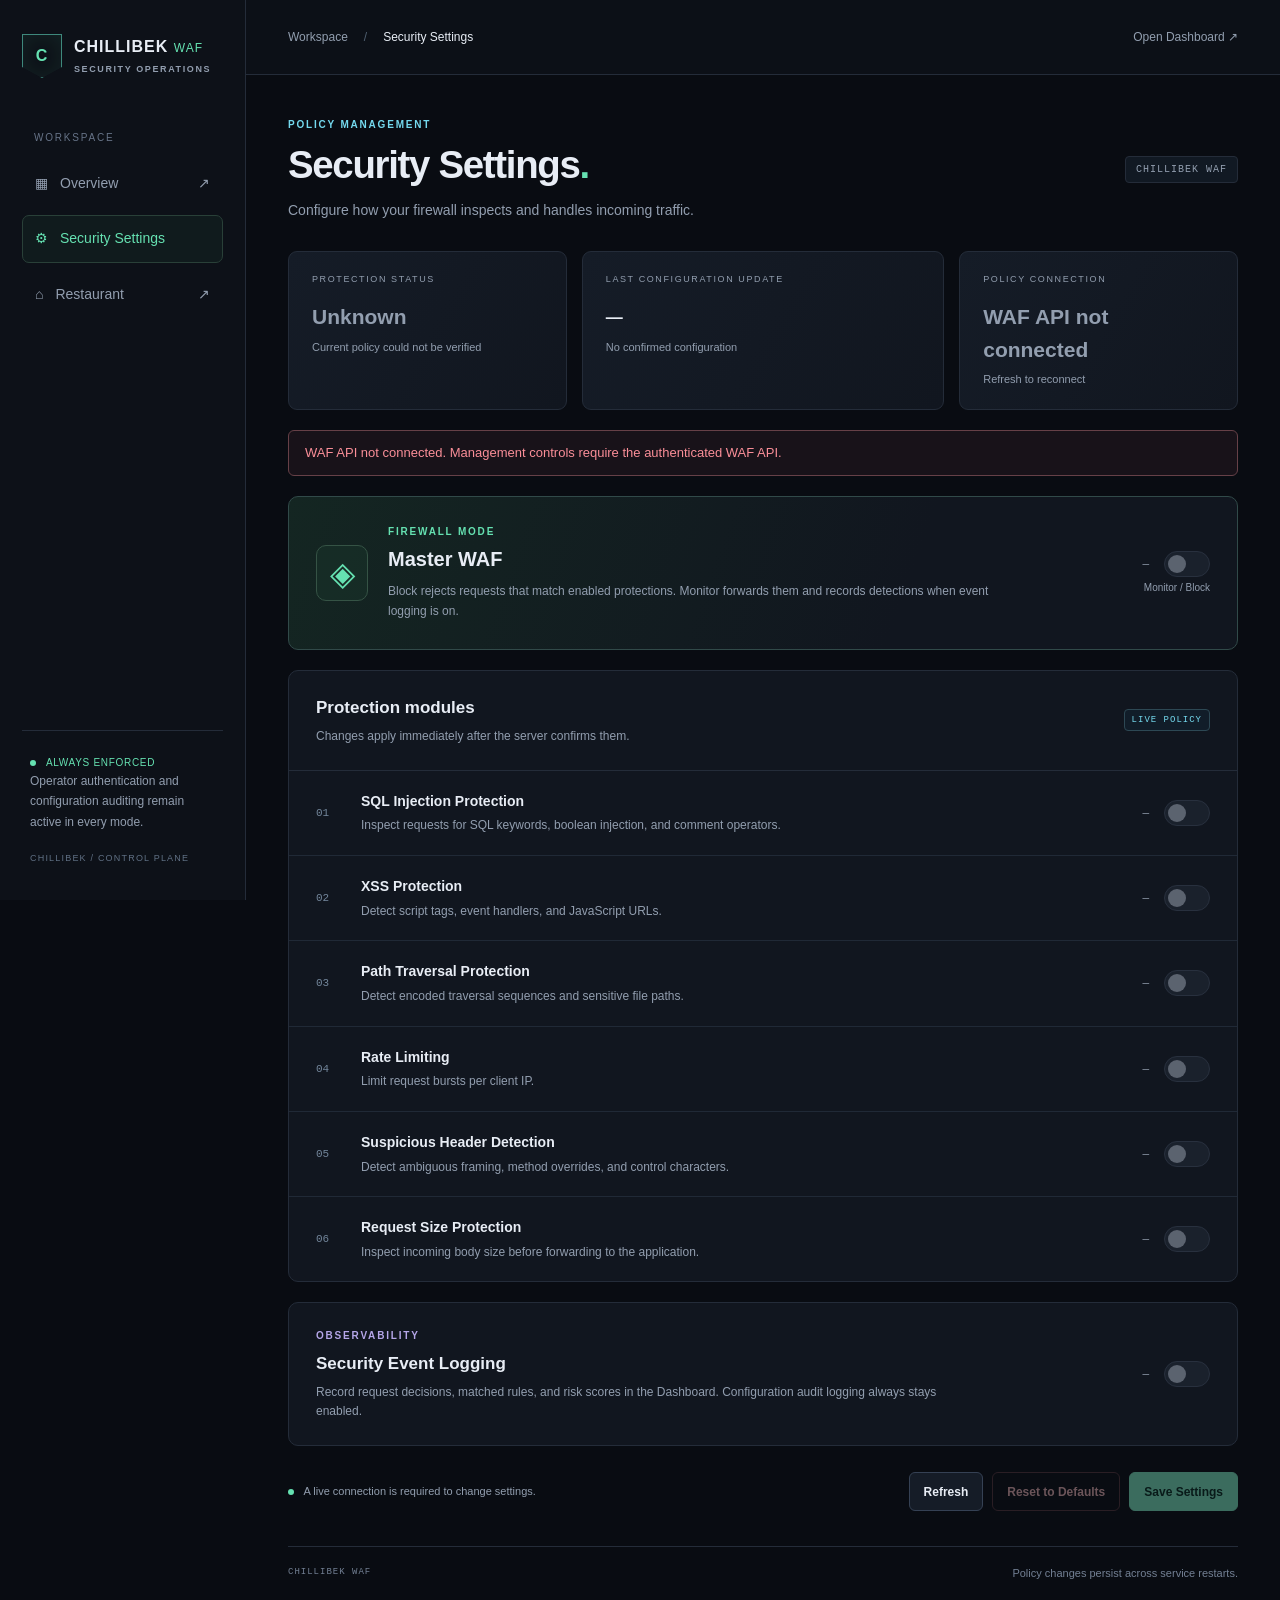
==== settings/index.html @ bf6975d5 "Implement persistent WAF settings and static Pages release preparation" ====
<!doctype html>
<html lang="en">
<head>
  <meta charset="utf-8">
  <meta name="viewport" content="width=device-width, initial-scale=1">
  <meta name="robots" content="noindex,nofollow">
  <title>CHILLIBEK WAF — Security Settings</title>
  <link rel="stylesheet" href="./settings.css">
  <script src="./settings.js" defer></script>
</head>
<body>
  <aside class="sidebar">
    <a class="brand" href="/dashboard"><span class="brand-icon" aria-hidden="true">C</span><span>CHILLIBEK <b>WAF</b><small>SECURITY OPERATIONS</small></span></a>
    <div class="nav-label">WORKSPACE</div>
    <nav aria-label="Security navigation">
      <a href="/dashboard"><span aria-hidden="true">▦</span> Overview <span class="arrow">↗</span></a>
      <a href="./" aria-current="page"><span aria-hidden="true">⚙</span> Security Settings</a>
      <a href="/"><span aria-hidden="true">⌂</span> Restaurant <span class="arrow">↗</span></a>
    </nav>
    <div class="sidebar-note"><span class="tiny-dot"></span> ALWAYS ENFORCED<p>Operator authentication and configuration auditing remain active in every mode.</p></div>
    <div class="sidebar-footer">CHILLIBEK / CONTROL PLANE</div>
  </aside>
  <div class="workspace">
    <header class="topbar"><div><span class="muted">Workspace</span><span class="slash">/</span>Security Settings</div><a href="/dashboard">Open Dashboard ↗</a></header>
    <main>
      <div class="page-heading"><div><div class="eyebrow">POLICY MANAGEMENT</div><h1>Security Settings<span>.</span></h1><p>Configure how your firewall inspects and handles incoming traffic.</p></div><span class="environment">CHILLIBEK WAF</span></div>
      <section class="status-grid" aria-label="Live configuration status">
        <article class="status-card"><div class="card-label">PROTECTION STATUS</div><div id="protection" class="status-value unknown">Unknown</div><p id="protectionDetail">Waiting for the WAF backend</p></article>
        <article class="status-card"><div class="card-label">LAST CONFIGURATION UPDATE</div><div id="updated" class="status-value date">—</div><p id="updatedBy">No configuration loaded</p></article>
        <article class="status-card"><div class="card-label">POLICY CONNECTION</div><div id="connection" class="status-value unknown">Connecting…</div><p id="revision">Authenticating with the WAF</p></article>
      </section>
      <div class="notice" id="notice" role="status" aria-live="polite">Reading the current server policy…</div>
      <div id="auth" class="auth" hidden><p>Sign in with your WAF operator account to manage protection.</p><a class="button primary" href="/dashboard/login?next=/settings">Sign in to WAF ↗</a></div>
      <section class="panel master-panel" aria-labelledby="master-title">
        <div class="section-icon" aria-hidden="true">◈</div><div class="master-copy"><div class="eyebrow">FIREWALL MODE</div><h2 id="master-title">Master WAF</h2><p>Block rejects requests that match enabled protections. Monitor forwards them and records detections when event logging is on.</p></div>
        <div class="control"><span id="modeState" class="state unknown">Unknown</span><button id="mode" type="button" class="switch" role="switch" aria-label="Master WAF Block mode" aria-checked="false" disabled><span></span></button><small>Monitor / Block</small></div>
      </section>
      <section class="panel modules" aria-labelledby="modules-title">
        <div class="panel-heading"><div><h2 id="modules-title">Protection modules</h2><p>Changes apply immediately after the server confirms them.</p></div><span class="tag">LIVE POLICY</span></div>
        <div id="rules"></div>
      </section>
      <section class="panel logging" aria-labelledby="logging-title"><div><div class="eyebrow">OBSERVABILITY</div><h2 id="logging-title">Security Event Logging</h2><p>Record request decisions, matched rules, and risk scores in the Dashboard. Configuration audit logging always stays enabled.</p></div><div id="loggingControl"></div></section>
      <div class="actions"><div><span class="tiny-dot"></span> <span id="saveHint">A live connection is required to change settings.</span></div><div class="action-buttons"><button id="refresh" class="button">Refresh</button><button id="reset" class="button danger" disabled>Reset to Defaults</button><button id="save" class="button primary" disabled>Save Settings</button></div></div>
      <footer>CHILLIBEK WAF <span>Policy changes persist across service restarts.</span></footer>
      <noscript><p class="notice">JavaScript is required to read and update the live WAF policy.</p></noscript>
    </main>
  </div>
</body>
</html>
---- settings/settings.css ----
:root{color-scheme:dark;--bg:#090c12;--panel:#11161f;--line:#242c39;--muted:#929eaf;--text:#e8edf5;--green:#65e1b1;--cyan:#74d9ee;--amber:#f2c879;--red:#fa8e98}
*{box-sizing:border-box}body{margin:0;background:var(--bg);color:var(--text);font:14px/1.55 "Segoe UI",Arial,sans-serif}a{color:inherit;text-decoration:none}button{font:inherit;cursor:pointer}button:disabled{cursor:not-allowed;opacity:.45}button:focus-visible,a:focus-visible{outline:2px solid var(--cyan);outline-offset:5px}[hidden]{display:none!important}
.sidebar{width:246px;position:fixed;inset:0 auto 0 0;padding:34px 22px;background:#0d1118;border-right:1px solid var(--line);display:flex;flex-direction:column}.brand{display:flex;gap:12px;align-items:center;font-size:16px;font-weight:750;letter-spacing:1px}.brand b{font-size:12px;color:var(--green);font-weight:500}.brand small{display:block;font-size:9px;color:var(--muted);letter-spacing:1.6px;margin-top:4px}.brand-icon{border:1px solid #3e887c;box-shadow:inset 0 0 22px #3b9f7825;width:40px;height:44px;display:grid;place-items:center;color:var(--green);clip-path:polygon(0 0,100% 0,100% 75%,50% 100%,0 75%)}.nav-label{font-size:10px;letter-spacing:1.8px;color:#677488;margin:52px 12px 14px}nav{display:grid;gap:8px}nav a{display:flex;gap:12px;align-items:center;padding:12px;color:var(--muted);border:1px solid transparent;border-radius:7px}nav a:hover{color:var(--text)}nav a[aria-current]{color:var(--green);border-color:#294038;background:#193b2c40}.arrow{margin-left:auto}.sidebar-note{margin-top:auto;border-top:1px solid var(--line);padding:24px 8px 0;font-size:10px;letter-spacing:.7px;color:var(--green)}.sidebar-note p{font-size:12px;line-height:1.7;color:var(--muted);letter-spacing:0}.sidebar-footer{font-size:9px;color:#607084;letter-spacing:1.2px;padding:20px 8px 0}.tiny-dot{display:inline-block;width:6px;height:6px;background:var(--green);border-radius:50%;margin-right:7px}.workspace{margin-left:246px}.topbar{height:75px;border-bottom:1px solid var(--line);display:flex;align-items:center;justify-content:space-between;padding:0 42px;font-size:12px;background:#0c1017}.muted,.topbar a{color:var(--muted)}.slash{color:#506071;margin:0 16px}.topbar a:hover{color:var(--cyan)}main{max-width:1400px;margin:auto;padding:42px}.page-heading{display:flex;justify-content:space-between;align-items:center;margin-bottom:30px}.eyebrow{font-size:10px;font-weight:650;letter-spacing:1.8px;color:var(--cyan)}h1{font-size:clamp(29px,3vw,40px);line-height:1.2;letter-spacing:-1.3px;margin:9px 0 12px;font-weight:650}h1 span{color:var(--green)}p{margin:0;color:var(--muted)}.environment,.tag{font:10px Consolas,monospace;letter-spacing:1px;border:1px solid var(--line);padding:7px 10px;border-radius:4px;color:var(--muted)}.environment{background:#111923}.status-grid{display:grid;grid-template-columns:1fr 1.3fr 1fr;gap:15px;margin-bottom:20px}.status-card{border:1px solid var(--line);border-radius:9px;background:linear-gradient(120deg,#151c27,#11161f);padding:21px 23px}.card-label{font-size:9px;letter-spacing:1.6px;color:var(--muted);margin-bottom:14px}.status-value{font-size:21px;font-weight:600;color:var(--green);margin-bottom:5px}.status-value.date{font-size:17px;line-height:33px;color:var(--text)}.status-card p{font-size:11px}.unknown{color:var(--muted)!important}.monitor{color:var(--amber)!important}.notice{font-size:13px;border:1px solid #2a3e4a;border-radius:6px;background:#182a3738;color:#b5cbd9;padding:12px 16px;margin-bottom:20px;overflow-wrap:anywhere}.notice.error{border-color:#664047;background:#38202755;color:var(--red)}.notice.success{border-color:#2f5142;background:#18362b55;color:var(--green)}.auth{display:flex;gap:20px;align-items:center;margin:20px 0}.panel{border:1px solid var(--line);background:var(--panel);border-radius:10px;margin-bottom:20px;overflow:hidden}.master-panel{display:flex;align-items:center;gap:20px;padding:27px;border-color:#314a49;background:linear-gradient(110deg,#142622,#11161f 65%)}.section-icon{display:grid;place-items:center;min-width:52px;height:56px;font-size:33px;color:var(--green);border:1px solid #355345;border-radius:10px;background:#1b382b65}.master-copy{flex:1}.master-copy .eyebrow{color:var(--green)}h2{font-size:17px;margin:0 0 6px;font-weight:600}.master-copy h2{font-size:20px;margin-top:4px}.master-copy p{max-width:640px;font-size:12px;line-height:1.7}.control{display:grid;grid-template-columns:58px 46px;gap:3px 15px;align-items:center;justify-content:end;min-width:138px}.control small{grid-column:1/-1;font-size:10px;color:var(--muted);text-align:right}.state{font:11px Consolas,monospace;color:var(--green);text-align:right;white-space:nowrap}.state.off{color:#a4aec0}.switch{width:46px;height:26px;border:1px solid #445064;border-radius:20px;padding:3px;background:#272f3d;transition:background .2s}.switch span{display:block;width:18px;height:18px;border-radius:50%;background:#b6c0d1;transition:transform .2s}.switch[aria-checked=true]{background:#2fbc8b;border-color:#4ed7a7}.switch[aria-checked=true] span{transform:translateX(19px);background:#092c21}.panel-heading{display:flex;justify-content:space-between;align-items:center;gap:16px;padding:24px 27px;border-bottom:1px solid var(--line)}.panel-heading p{font-size:12px}.tag{font-size:9px;padding:5px 7px;color:var(--cyan);border-color:#2d4854;background:#15334444;white-space:nowrap}.rule{display:flex;align-items:center;gap:17px;padding:20px 27px;border-bottom:1px solid #202936}.rule:last-child{border-bottom:0}.rule-number{font:11px Consolas,monospace;color:#73869b;width:28px}.rule-copy{flex:1}.rule-copy h3{font-size:14px;font-weight:550;margin:0 0 4px}.rule-copy p{font-size:12px}.rule .control{grid-template-columns:40px 46px;min-width:100px}.logging{display:flex;align-items:center;justify-content:space-between;gap:25px;padding:25px 27px}.logging .eyebrow{margin-bottom:7px;color:#b5a6e8}.logging p{font-size:12px;max-width:650px}.logging .control{grid-template-columns:40px 46px;min-width:100px}.actions{display:flex;align-items:center;justify-content:space-between;gap:15px;margin-top:26px}.actions>div:first-child{font-size:11px;color:var(--muted)}.action-buttons{display:flex;gap:9px;flex-wrap:wrap}.button{display:inline-flex;align-items:center;justify-content:center;min-height:39px;padding:9px 14px;border:1px solid #354154;border-radius:6px;background:#151c27;color:var(--text);font-size:12px;font-weight:600}.button:hover:not(:disabled){background:#222f40}.button.primary{background:#78e0ba;border-color:#78e0ba;color:#092c22}.button.primary:hover:not(:disabled){background:#a0f3d1}.button.danger{color:#e3adb0;background:transparent;border-color:#52353b}footer{display:flex;justify-content:space-between;gap:20px;border-top:1px solid var(--line);margin-top:35px;padding-top:20px;color:#738094;font:9px Consolas,monospace;letter-spacing:1px}footer span{letter-spacing:0;font-family:"Segoe UI",Arial,sans-serif;font-size:11px}
@media(min-width:1600px){main{padding-top:55px}.rule{padding-top:24px;padding-bottom:24px}}@media(max-width:1150px){.sidebar{width:210px;padding:30px 14px}.workspace{margin-left:210px}main{padding:30px 24px}.topbar{padding:0 24px}.status-card{padding:18px 16px}.actions{align-items:flex-start;flex-direction:column}.page-heading .environment{display:none}.master-panel{padding:22px}.section-icon{display:none}}@media(max-width:760px){.sidebar{position:static;width:auto;padding:16px 20px;border-right:0;border-bottom:1px solid var(--line)}.brand{font-size:14px}.brand-icon{width:34px;height:37px}.brand small,.nav-label,.sidebar-note,.sidebar-footer{display:none}nav{display:flex;margin-top:16px;gap:4px;flex-wrap:wrap}nav a{font-size:11px;padding:8px}nav .arrow{display:none}.workspace{margin-left:0}.topbar{height:54px;padding:0 20px;font-size:10px}.slash{margin:0 8px}main{padding:28px 18px}.page-heading{margin-bottom:25px}.page-heading p{font-size:12px}.status-grid{grid-template-columns:1fr}.status-card{padding:15px 18px}.card-label{margin-bottom:6px}.status-value{font-size:19px}.master-panel{flex-wrap:wrap;gap:18px}.master-copy{min-width:180px}.master-panel .control{margin-left:auto}.panel-heading{padding:20px;gap:8px}.panel-heading .tag{display:none}.rule{padding:19px 17px;gap:8px}.rule-number{display:none}.rule-copy p{font-size:11px}.rule-copy h3{font-size:13px}.rule .control,.logging .control{gap:8px;min-width:90px}.logging{padding:22px 18px;gap:12px}.logging h2{font-size:15px}.logging p{font-size:11px}footer{flex-direction:column;gap:8px}.auth{align-items:flex-start;flex-direction:column}.actions .action-buttons{width:100%}.button{flex:1}}
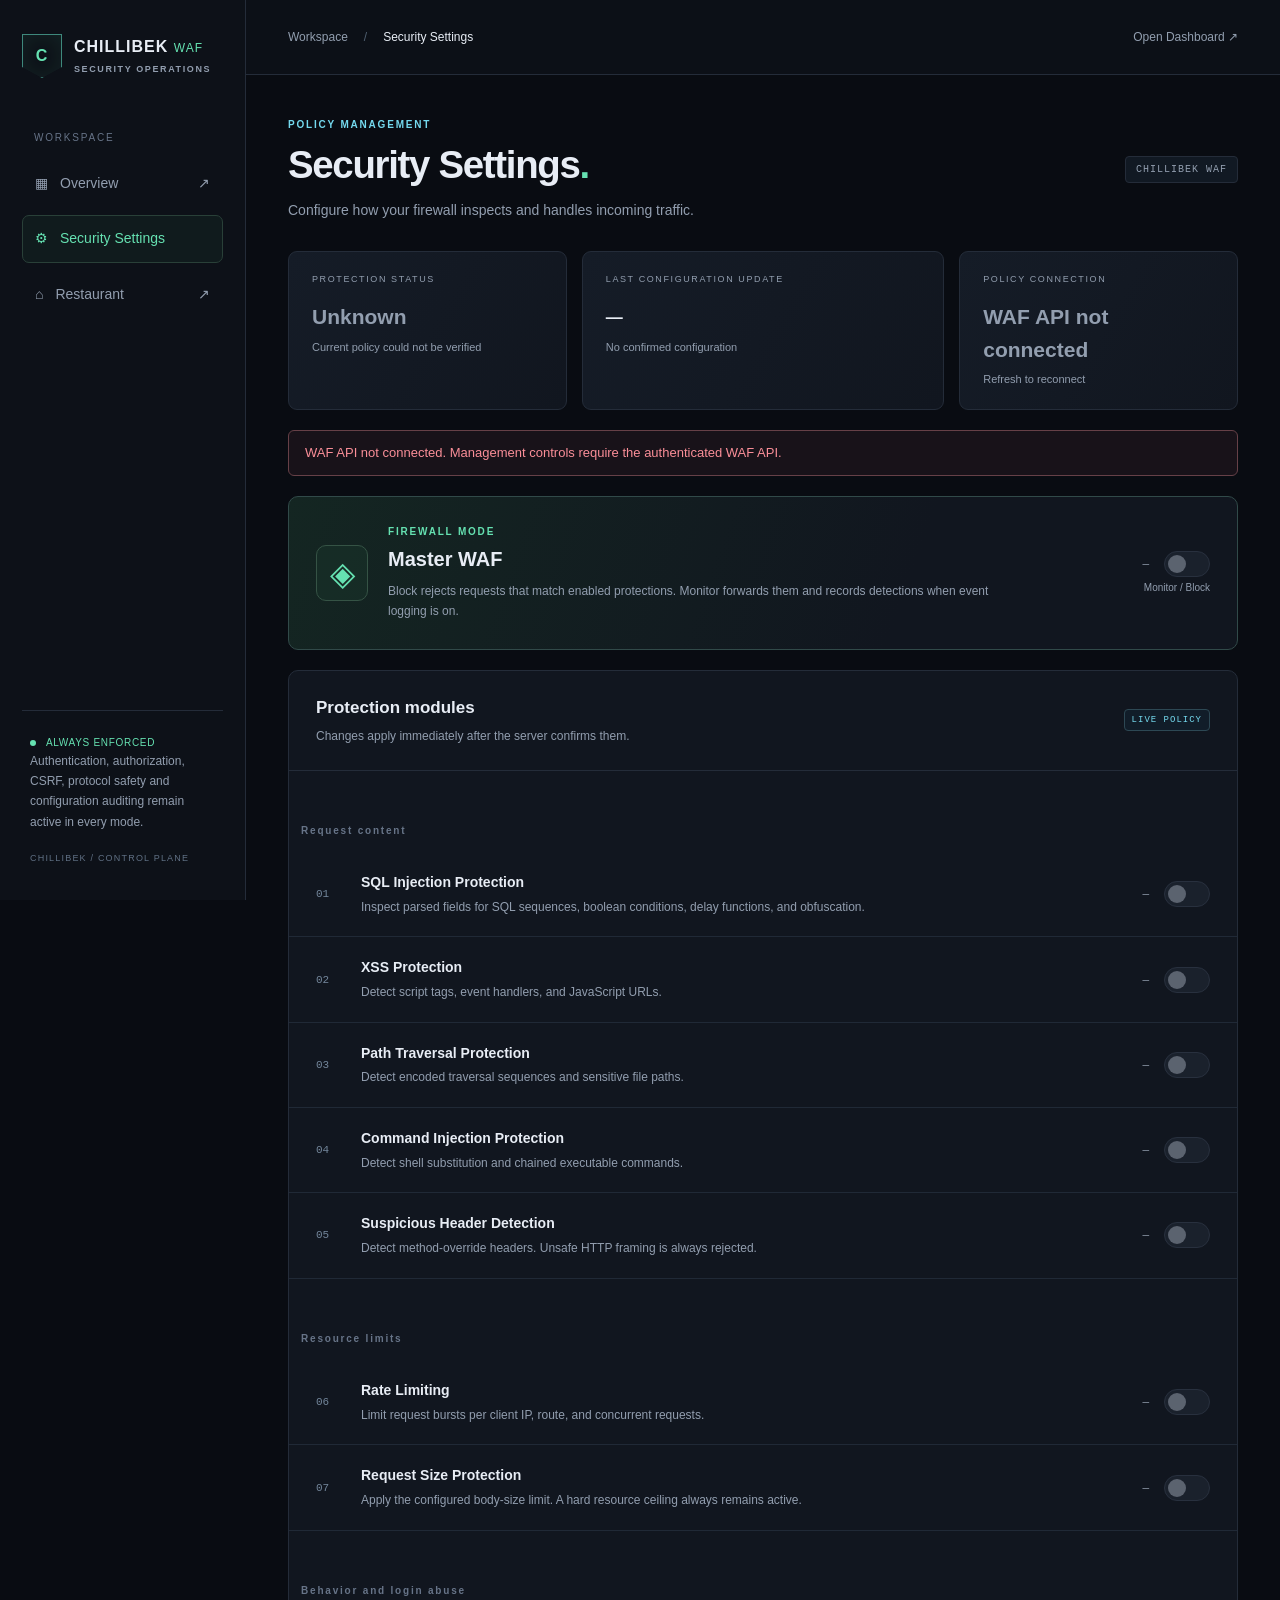
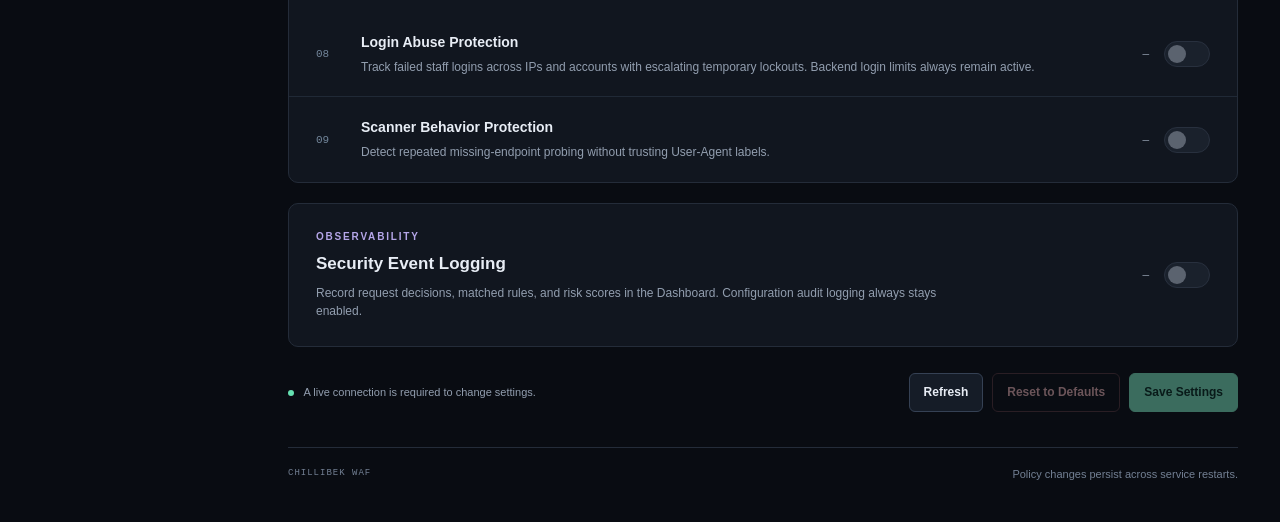
==== commit ef82f54a: "Harden WAF inspection and application abuse defenses" ====
--- a/settings/index.html
+++ b/settings/index.html
@@ -15,9 +15,9 @@
     <nav aria-label="Security navigation">
       <a href="/dashboard"><span aria-hidden="true">▦</span> Overview <span class="arrow">↗</span></a>
       <a href="./" aria-current="page"><span aria-hidden="true">⚙</span> Security Settings</a>
-      <a href="/"><span aria-hidden="true">⌂</span> Restaurant <span class="arrow">↗</span></a>
+      <a href="https://chillibek.online/"><span aria-hidden="true">⌂</span> Restaurant <span class="arrow">↗</span></a>
     </nav>
-    <div class="sidebar-note"><span class="tiny-dot"></span> ALWAYS ENFORCED<p>Operator authentication and configuration auditing remain active in every mode.</p></div>
+    <div class="sidebar-note"><span class="tiny-dot"></span> ALWAYS ENFORCED<p>Authentication, authorization, CSRF, protocol safety and configuration auditing remain active in every mode.</p></div>
     <div class="sidebar-footer">CHILLIBEK / CONTROL PLANE</div>
   </aside>
   <div class="workspace">
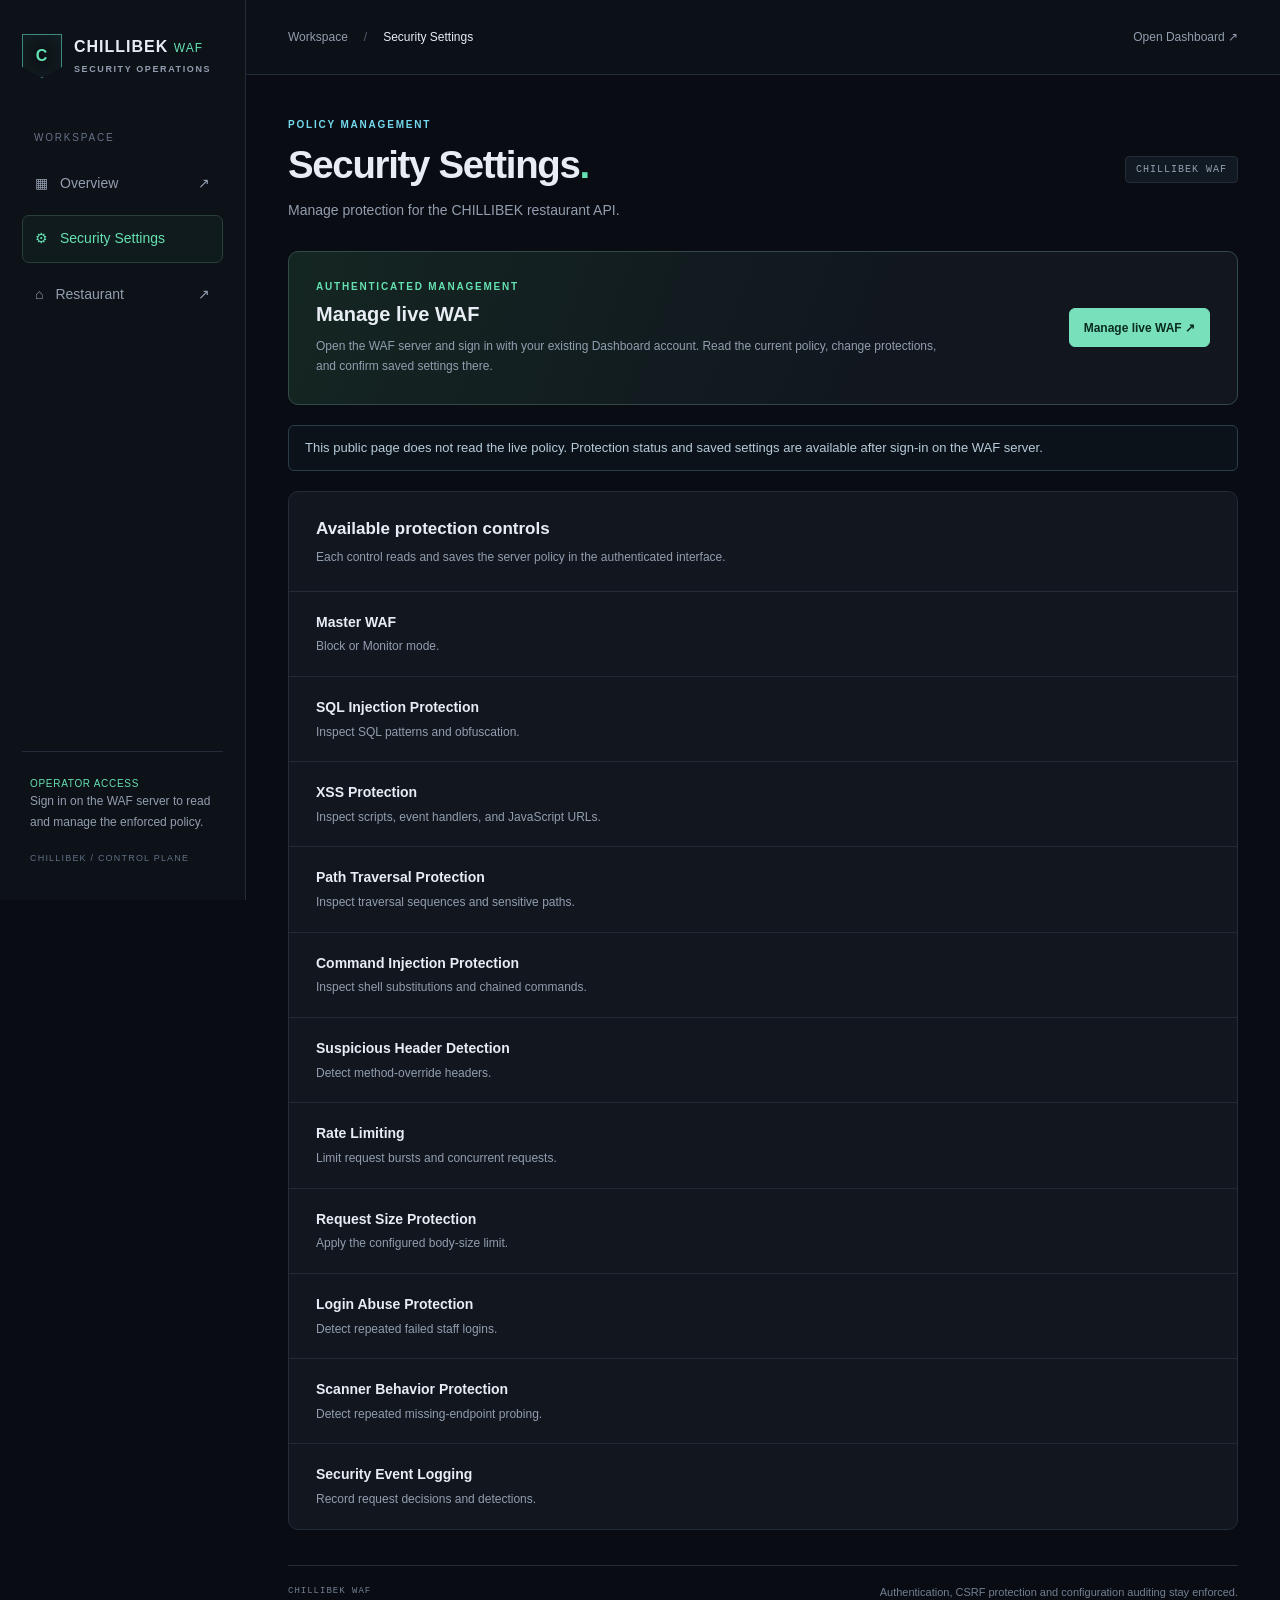
==== commit 015e522c: "Connect public settings to authenticated live WAF management" ====
--- a/settings/index.html
+++ b/settings/index.html
@@ -6,43 +6,43 @@
   <meta name="robots" content="noindex,nofollow">
   <title>CHILLIBEK WAF — Security Settings</title>
   <link rel="stylesheet" href="./settings.css">
-  <script src="./settings.js" defer></script>
 </head>
 <body>
   <aside class="sidebar">
-    <a class="brand" href="/dashboard"><span class="brand-icon" aria-hidden="true">C</span><span>CHILLIBEK <b>WAF</b><small>SECURITY OPERATIONS</small></span></a>
+    <a class="brand" href="https://kali.pythonanywhere.com/dashboard"><span class="brand-icon" aria-hidden="true">C</span><span>CHILLIBEK <b>WAF</b><small>SECURITY OPERATIONS</small></span></a>
     <div class="nav-label">WORKSPACE</div>
     <nav aria-label="Security navigation">
-      <a href="/dashboard"><span aria-hidden="true">▦</span> Overview <span class="arrow">↗</span></a>
+      <a href="https://kali.pythonanywhere.com/dashboard"><span aria-hidden="true">▦</span> Overview <span class="arrow">↗</span></a>
       <a href="./" aria-current="page"><span aria-hidden="true">⚙</span> Security Settings</a>
       <a href="https://chillibek.online/"><span aria-hidden="true">⌂</span> Restaurant <span class="arrow">↗</span></a>
     </nav>
-    <div class="sidebar-note"><span class="tiny-dot"></span> ALWAYS ENFORCED<p>Authentication, authorization, CSRF, protocol safety and configuration auditing remain active in every mode.</p></div>
+    <div class="sidebar-note">OPERATOR ACCESS<p>Sign in on the WAF server to read and manage the enforced policy.</p></div>
     <div class="sidebar-footer">CHILLIBEK / CONTROL PLANE</div>
   </aside>
   <div class="workspace">
-    <header class="topbar"><div><span class="muted">Workspace</span><span class="slash">/</span>Security Settings</div><a href="/dashboard">Open Dashboard ↗</a></header>
+    <header class="topbar"><div><span class="muted">Workspace</span><span class="slash">/</span>Security Settings</div><a href="https://kali.pythonanywhere.com/dashboard">Open Dashboard ↗</a></header>
     <main>
-      <div class="page-heading"><div><div class="eyebrow">POLICY MANAGEMENT</div><h1>Security Settings<span>.</span></h1><p>Configure how your firewall inspects and handles incoming traffic.</p></div><span class="environment">CHILLIBEK WAF</span></div>
-      <section class="status-grid" aria-label="Live configuration status">
-        <article class="status-card"><div class="card-label">PROTECTION STATUS</div><div id="protection" class="status-value unknown">Unknown</div><p id="protectionDetail">Waiting for the WAF backend</p></article>
-        <article class="status-card"><div class="card-label">LAST CONFIGURATION UPDATE</div><div id="updated" class="status-value date">—</div><p id="updatedBy">No configuration loaded</p></article>
-        <article class="status-card"><div class="card-label">POLICY CONNECTION</div><div id="connection" class="status-value unknown">Connecting…</div><p id="revision">Authenticating with the WAF</p></article>
+      <div class="page-heading"><div><div class="eyebrow">POLICY MANAGEMENT</div><h1>Security Settings<span>.</span></h1><p>Manage protection for the CHILLIBEK restaurant API.</p></div><span class="environment">CHILLIBEK WAF</span></div>
+      <section class="panel master-panel" aria-labelledby="manage-title">
+        <div class="master-copy"><div class="eyebrow">AUTHENTICATED MANAGEMENT</div><h2 id="manage-title">Manage live WAF</h2><p>Open the WAF server and sign in with your existing Dashboard account. Read the current policy, change protections, and confirm saved settings there.</p></div>
+        <a id="manageLive" class="button primary" href="https://kali.pythonanywhere.com/settings">Manage live WAF ↗</a>
       </section>
-      <div class="notice" id="notice" role="status" aria-live="polite">Reading the current server policy…</div>
-      <div id="auth" class="auth" hidden><p>Sign in with your WAF operator account to manage protection.</p><a class="button primary" href="/dashboard/login?next=/settings">Sign in to WAF ↗</a></div>
-      <section class="panel master-panel" aria-labelledby="master-title">
-        <div class="section-icon" aria-hidden="true">◈</div><div class="master-copy"><div class="eyebrow">FIREWALL MODE</div><h2 id="master-title">Master WAF</h2><p>Block rejects requests that match enabled protections. Monitor forwards them and records detections when event logging is on.</p></div>
-        <div class="control"><span id="modeState" class="state unknown">Unknown</span><button id="mode" type="button" class="switch" role="switch" aria-label="Master WAF Block mode" aria-checked="false" disabled><span></span></button><small>Monitor / Block</small></div>
+      <div class="notice">This public page does not read the live policy. Protection status and saved settings are available after sign-in on the WAF server.</div>
+      <section class="panel modules" aria-labelledby="modules-title">
+        <div class="panel-heading"><div><h2 id="modules-title">Available protection controls</h2><p>Each control reads and saves the server policy in the authenticated interface.</p></div></div>
+        <div class="rule"><div class="rule-copy"><h3>Master WAF</h3><p>Block or Monitor mode.</p></div></div>
+        <div class="rule"><div class="rule-copy"><h3>SQL Injection Protection</h3><p>Inspect SQL patterns and obfuscation.</p></div></div>
+        <div class="rule"><div class="rule-copy"><h3>XSS Protection</h3><p>Inspect scripts, event handlers, and JavaScript URLs.</p></div></div>
+        <div class="rule"><div class="rule-copy"><h3>Path Traversal Protection</h3><p>Inspect traversal sequences and sensitive paths.</p></div></div>
+        <div class="rule"><div class="rule-copy"><h3>Command Injection Protection</h3><p>Inspect shell substitutions and chained commands.</p></div></div>
+        <div class="rule"><div class="rule-copy"><h3>Suspicious Header Detection</h3><p>Detect method-override headers.</p></div></div>
+        <div class="rule"><div class="rule-copy"><h3>Rate Limiting</h3><p>Limit request bursts and concurrent requests.</p></div></div>
+        <div class="rule"><div class="rule-copy"><h3>Request Size Protection</h3><p>Apply the configured body-size limit.</p></div></div>
+        <div class="rule"><div class="rule-copy"><h3>Login Abuse Protection</h3><p>Detect repeated failed staff logins.</p></div></div>
+        <div class="rule"><div class="rule-copy"><h3>Scanner Behavior Protection</h3><p>Detect repeated missing-endpoint probing.</p></div></div>
+        <div class="rule"><div class="rule-copy"><h3>Security Event Logging</h3><p>Record request decisions and detections.</p></div></div>
       </section>
-      <section class="panel modules" aria-labelledby="modules-title">
-        <div class="panel-heading"><div><h2 id="modules-title">Protection modules</h2><p>Changes apply immediately after the server confirms them.</p></div><span class="tag">LIVE POLICY</span></div>
-        <div id="rules"></div>
-      </section>
-      <section class="panel logging" aria-labelledby="logging-title"><div><div class="eyebrow">OBSERVABILITY</div><h2 id="logging-title">Security Event Logging</h2><p>Record request decisions, matched rules, and risk scores in the Dashboard. Configuration audit logging always stays enabled.</p></div><div id="loggingControl"></div></section>
-      <div class="actions"><div><span class="tiny-dot"></span> <span id="saveHint">A live connection is required to change settings.</span></div><div class="action-buttons"><button id="refresh" class="button">Refresh</button><button id="reset" class="button danger" disabled>Reset to Defaults</button><button id="save" class="button primary" disabled>Save Settings</button></div></div>
-      <footer>CHILLIBEK WAF <span>Policy changes persist across service restarts.</span></footer>
-      <noscript><p class="notice">JavaScript is required to read and update the live WAF policy.</p></noscript>
+      <footer>CHILLIBEK WAF <span>Authentication, CSRF protection and configuration auditing stay enforced.</span></footer>
     </main>
   </div>
 </body>
